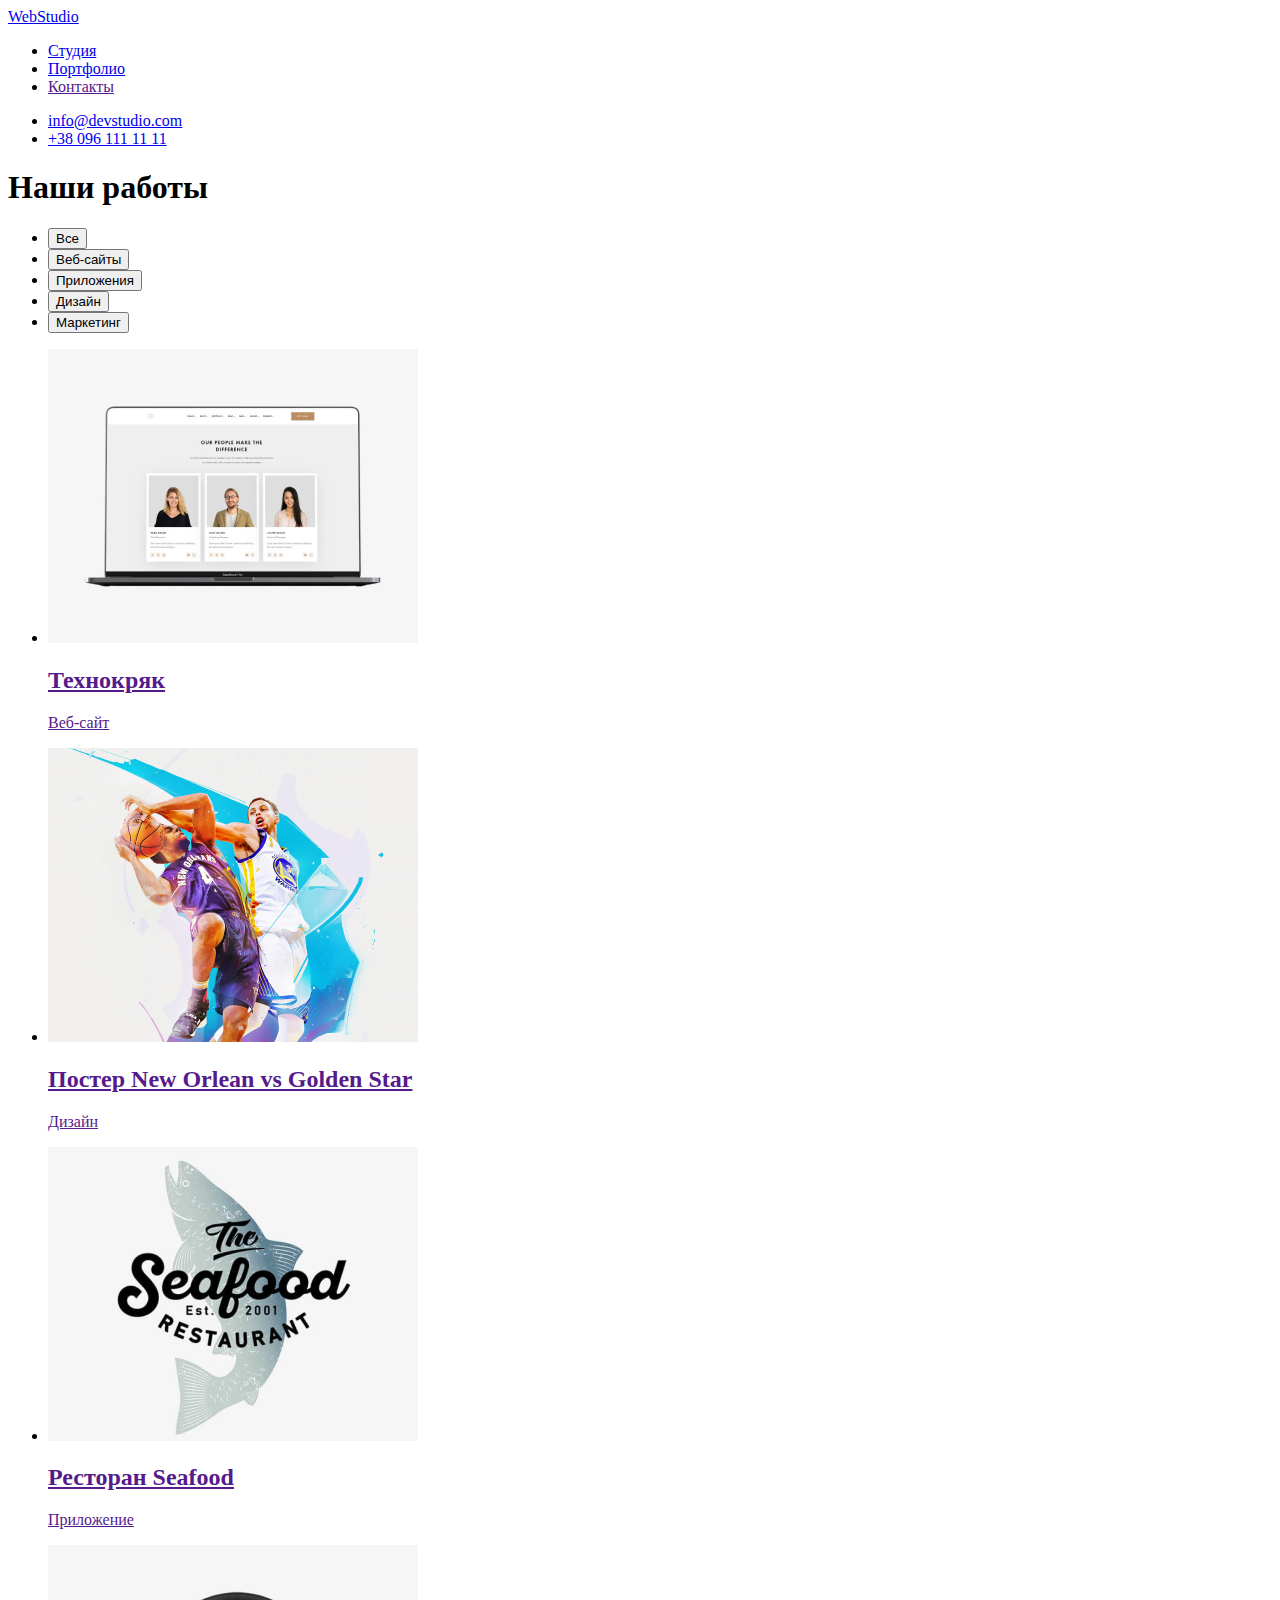
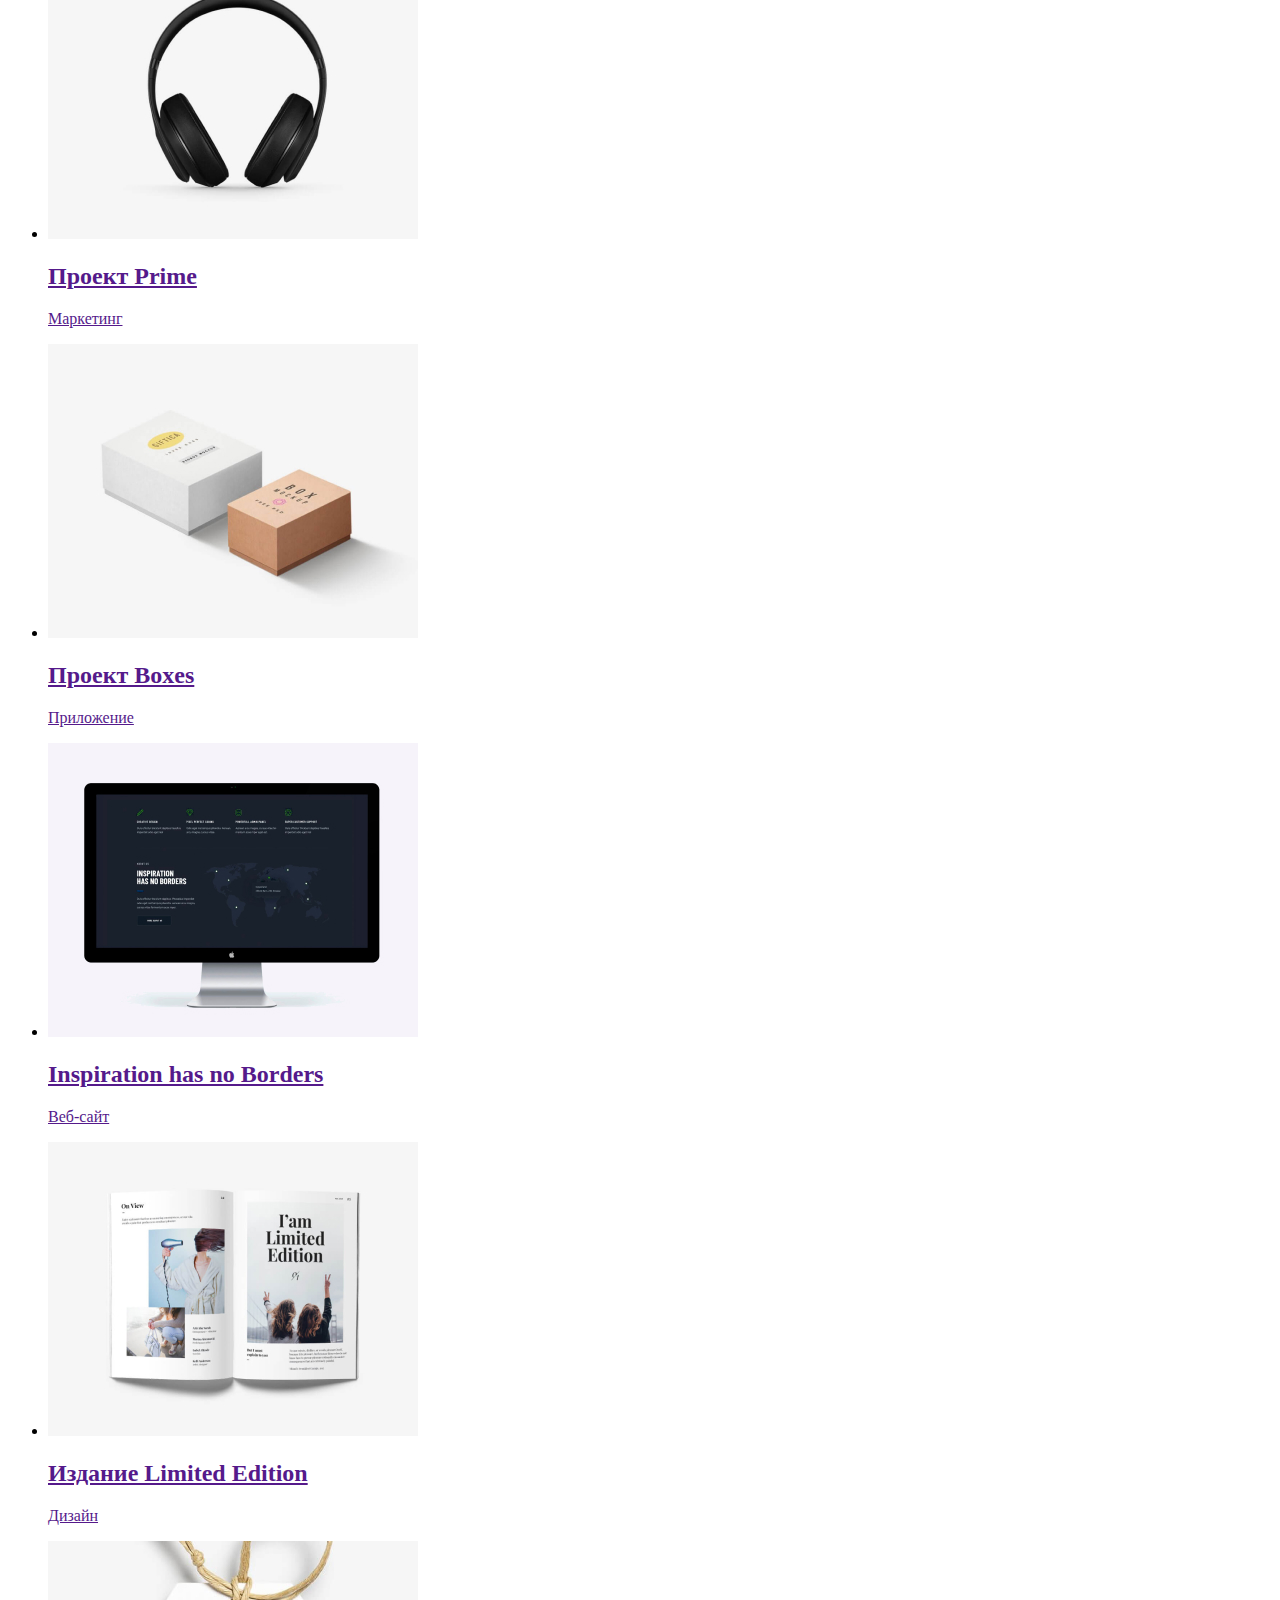
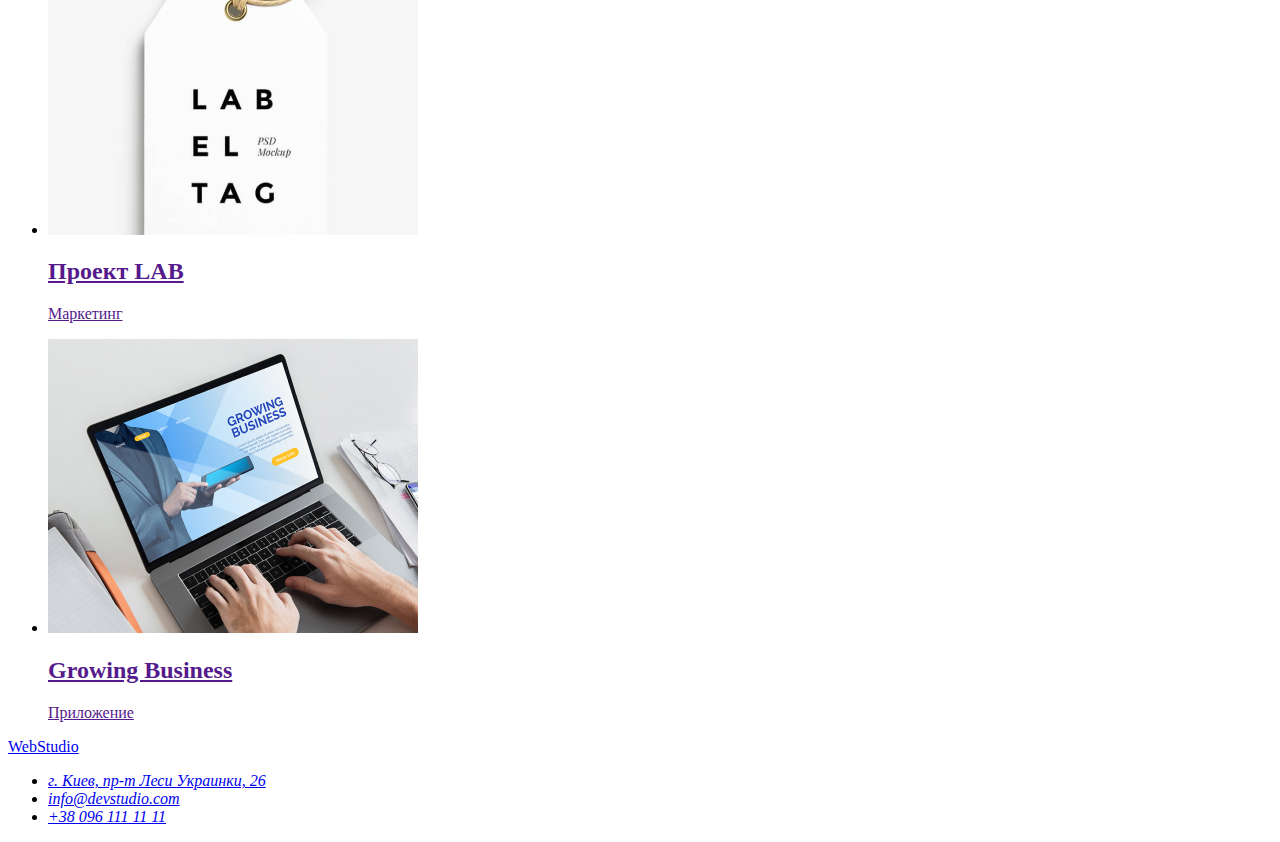
==== portfolio.html @ c9dbe094 "add failes from goit-markup-hw-02" ====
<!DOCTYPE html>
<html lang="en-ru">
<head>
    <meta charset="UTF-8">
    <meta http-equiv="X-UA-Compatible" content="IE=edge">
    <meta name="viewport" content="width=device-width, initial-scale=1.0">
    <title>Портфолио</title>

    <link rel="preconnect" href="https://fonts.googleapis.com">
    <link rel="preconnect" href="https://fonts.gstatic.com" crossorigin>
    <link href="https://fonts.googleapis.com/css2?family=Raleway:wght@700&family=Roboto:wght@400;500;700;900&display=swap" rel="stylesheet">

    <link rel="stylesheet" href="./css/styles.css">
</head>
<body>
    <header>
        <!-- Навигация -->
        <nav>
            <!-- Логотип -->
            <a href="./index.html" class="logo"><span class="part-logo">Web</span>Studio</a>

            <!-- Навигация на другие страницы -->
            <ul class="site-nav list">
                <li><a href="./index.html" class="site-nav-link">Студия</a></li>
                <li><a href="./portfolio.html" class="site-nav-link current">Портфолио</a></li>
                <li><a href="" class="site-nav-link">Контакты</a></li>
            </ul>
        </nav>

        <!-- Контакты -->
        <ul class="auth-nav list">
            <li><a href="mailto:info@devstudio.com" class="auth-nav-link">info@devstudio.com</a></li>
            <li><a href="tel:+380961111111" class="auth-nav-link">+38 096 111 11 11</a></li>
        </ul>
    </header>
    
    <main>
        <!-- Наши работы -->
        <section class="section">
            <h1 class="section-title">Наши работы</h1>

            <!-- Фильтр -->
            <ul class="filter-list list">
                <li><button type="button" class="filter-button">Все</button></li>
                <li><button type="button" class="filter-button">Веб-сайты</button></li>
                <li><button type="button" class="filter-button">Приложения</button></li>
                <li><button type="button" class="filter-button">Дизайн</button></li>
                <li><button type="button" class="filter-button">Маркетинг</button></li>
            </ul>

            <!-- Примеры работ -->
            <ul class="examples-list list">
                <li>
                    <a href="" class="examples-link">
                        <img src="./images/our-works/technokryak.jpg" alt="Ноутбук со страницей вебсайта" width="370" height="294">
                        <h2 class="examples-title">Технокряк</h2>
                        <p class="examples-text">Веб-сайт</p>
                    </a>
                </li>
                <li>
                    <a href="" class="examples-link">
                        <img src="./images/our-works/new-orlean-golden-star.jpg" alt="Постер New Orlean vs Golden Star" width="370" height="294">
                        <h2 class="examples-title">Постер New Orlean vs Golden Star</h2>
                        <p class="examples-text">Дизайн</p>
                    </a>
                </li>
                <li>
                    <a href="" class="examples-link">
                        <img src="./images/our-works/seafood.jpg" alt="Логотип ресторана Seafood" width="370" height="294">
                        <h2 class="examples-title">Ресторан Seafood</h2>
                        <p class="examples-text">Приложение</p>
                    </a>
                </li>
                <li>
                    <a href="" class="examples-link">
                        <img src="./images/our-works/prime.jpg" alt="Наушники" width="370" height="294">
                        <h2 class="examples-title">Проект Prime</h2>
                        <p class="examples-text">Маркетинг</p>
                    </a>
                </li>
                <li>
                    <a href="" class="examples-link">
                        <img src="./images/our-works/boxes.jpg" alt="Упаковочные коробки" width="370" height="294">
                        <h2 class="examples-title">Проект Boxes</h2>
                        <p class="examples-text">Приложение</p>
                    </a>
                </li>
                <li>
                    <a href="" class="examples-link">
                        <img src="./images/our-works/inspiration-has-no-borders.jpg" alt="Монитор с вебсайтом" width="370" height="294">
                        <h2 class="examples-title">Inspiration has no Borders</h2>
                        <p class="examples-text">Веб-сайт</p>
                    </a>
                </li>
                <li>
                    <a href="" class="examples-link">
                        <img src="./images/our-works/limited-edition.jpg" alt="Разворот журнала" width="370" height="294">
                        <h2 class="examples-title">Издание Limited Edition</h2>
                        <p class="examples-text">Дизайн</p>
                    </a>
                </li>
                <li>
                        <a href="" class="examples-link">
                        <img src="./images/our-works/lab.jpg" alt="Бирка" width="370" height="294">
                        <h2 class="examples-title">Проект LAB</h2>
                        <p class="examples-text">Маркетинг</p>
                    </a>
                </li>
                <li>
                    <a href="" class="examples-link">
                        <img src="./images/our-works/growing-business.jpg" alt="Ноутбук с открытым приложением" width="370" height="294">
                        <h2 class="examples-title">Growing Business</h2>
                        <p class="examples-text">Приложение</p>
                    </a>
                </li>
            </ul>

        </section>

    </main>

    <!-- Футер -->
    <footer class="footer">
        <!-- Логотип -->
        <a href="./index.html" class="logo"><span class="part-logo">Web</span>Studio</a>

        <!-- Адрес и контакты -->
        <address>
            <ul class="address-nav list">
                <li>
                    <a href="https://goo.gl/maps/XjStZC7h4bTxzezK6" class="footer-address" target="_blank" rel="noreferrer noopener">
                        г. Киев, пр-т Леси Украинки, 26
                    </a>
                </li>
                <li>
                    <a href="mailto:info@devstudio.com" class="address-nav-link">info@devstudio.com</a>
                </li>
                <li>
                    <a href="tel:+380961111111" class="address-nav-link">+38 096 111 11 11</a>
                </li>
            </ul>
        </address>
    </footer>
</body>
</html>
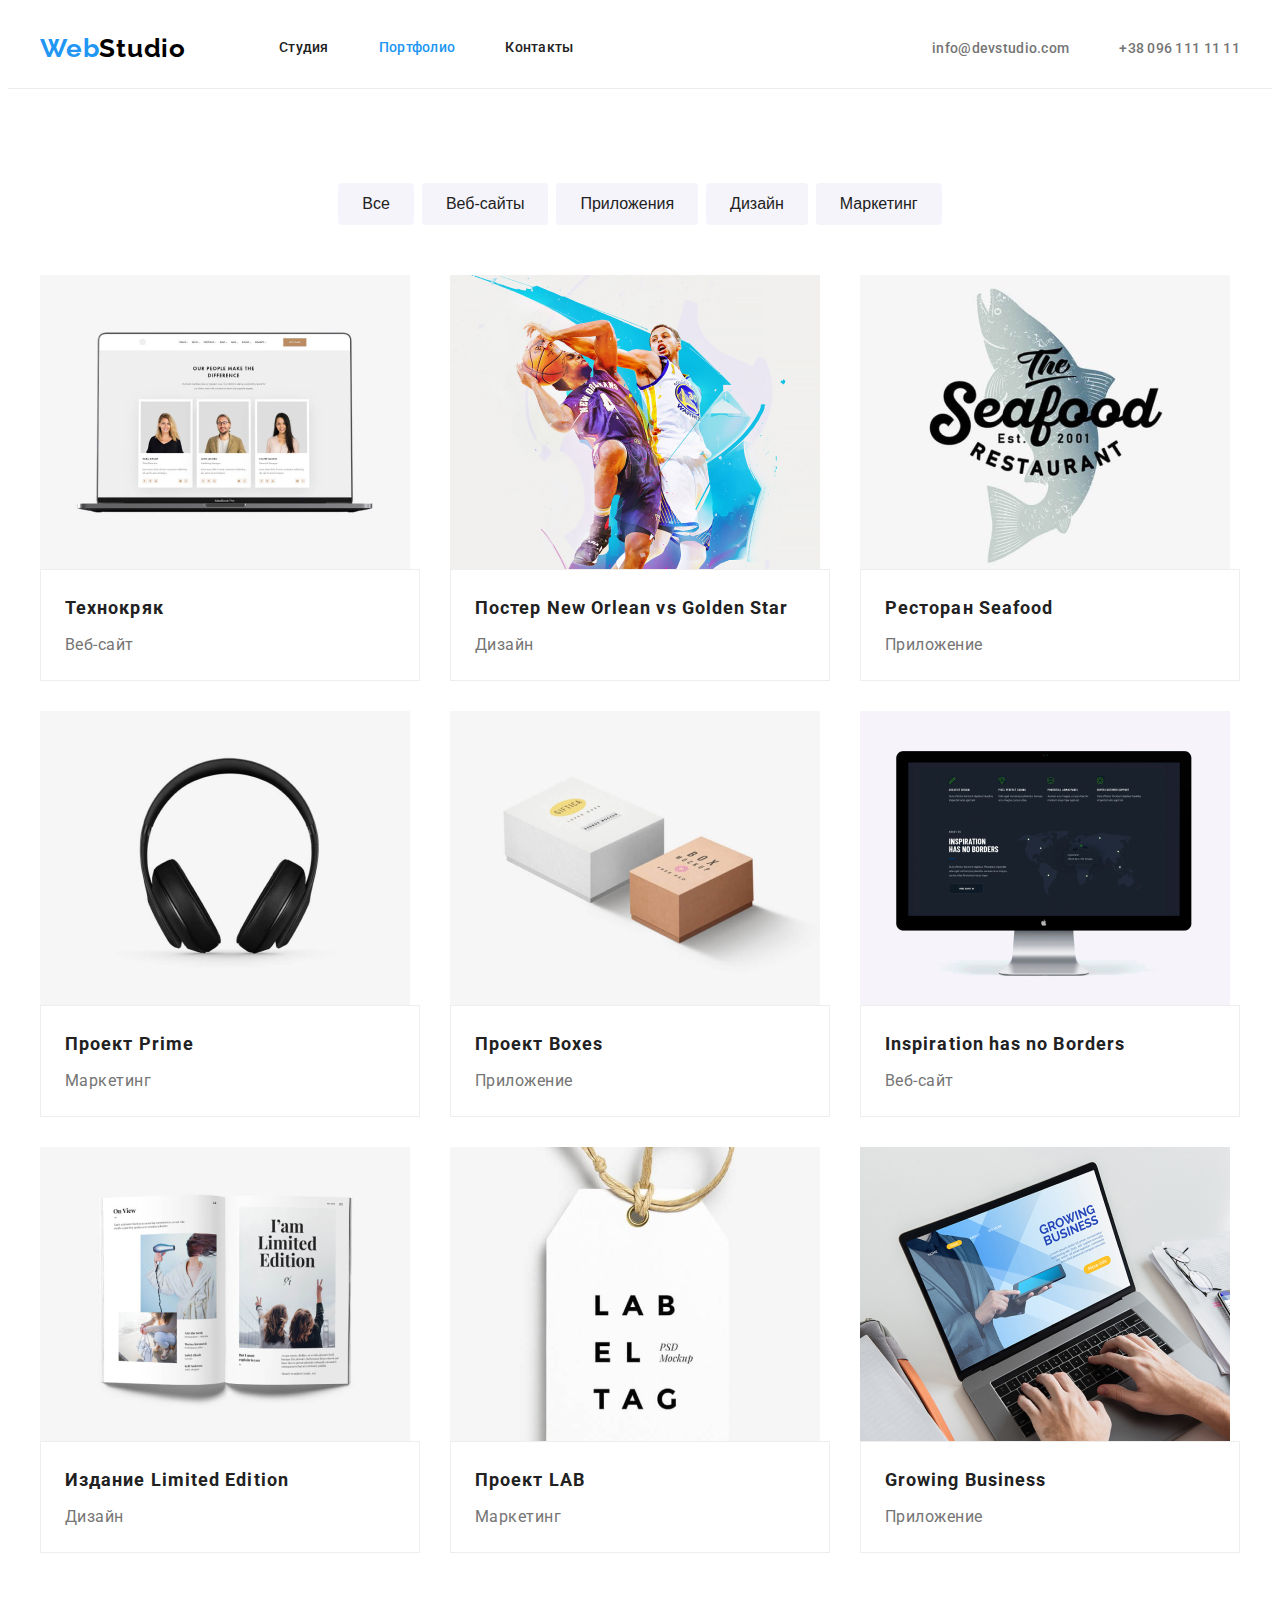
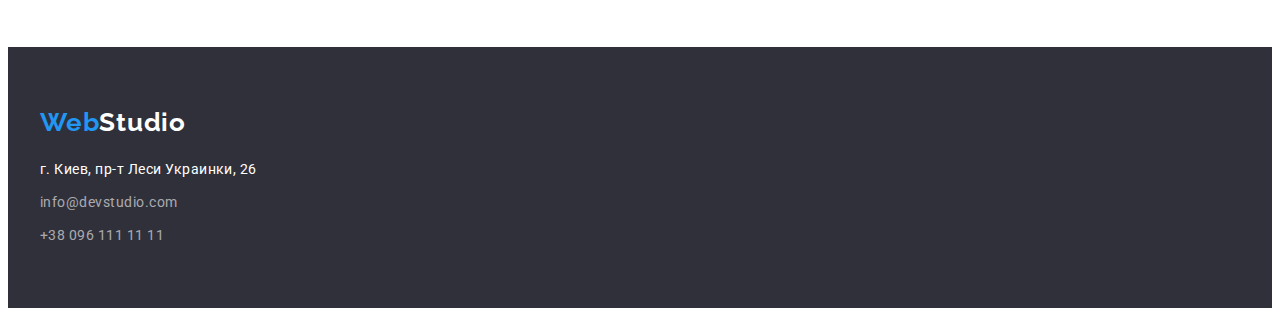
==== commit e18de740: "add content positioning" ====
--- a/portfolio.html
+++ b/portfolio.html
@@ -10,136 +10,164 @@
     <link rel="preconnect" href="https://fonts.gstatic.com" crossorigin>
     <link href="https://fonts.googleapis.com/css2?family=Raleway:wght@700&family=Roboto:wght@400;500;700;900&display=swap" rel="stylesheet">
 
+    <link rel="stylesheet" href="https://cdnjs.cloudflare.com/ajax/libs/modern-normalize/1.1.0/modern-normalize.min.css" integrity="sha512-wpPYUAdjBVSE4KJnH1VR1HeZfpl1ub8YT/NKx4PuQ5NmX2tKuGu6U/JRp5y+Y8XG2tV+wKQpNHVUX03MfMFn9Q==" crossorigin="anonymous" referrerpolicy="no-referrer" />
     <link rel="stylesheet" href="./css/styles.css">
 </head>
 <body>
     <header>
-        <!-- Навигация -->
-        <nav>
-            <!-- Логотип -->
-            <a href="./index.html" class="logo"><span class="part-logo">Web</span>Studio</a>
+        <div class="container header-container">
+            <!-- Навигация -->
+            <nav class="header-nav">
+                <!-- Логотип -->
+                <a href="./index.html" class="logo"><span class="part-logo">Web</span>Studio</a>
 
-            <!-- Навигация на другие страницы -->
-            <ul class="site-nav list">
-                <li><a href="./index.html" class="site-nav-link">Студия</a></li>
-                <li><a href="./portfolio.html" class="site-nav-link current">Портфолио</a></li>
-                <li><a href="" class="site-nav-link">Контакты</a></li>
+                <!-- Навигация на другие страницы -->
+                <ul class="site-nav list">
+                    <li class="item"><a href="./index.html" class="site-nav-link link">Студия</a></li>
+                    <li class="item"><a href="./portfolio.html" class="site-nav-link link current">Портфолио</a></li>
+                    <li class="item"><a href="" class="site-nav-link">Контакты</a></li>
+                </ul>
+            </nav>
+
+            <!-- Контакты -->
+            <ul class="auth-nav list">
+                <li class="item"><a href="mailto:info@devstudio.com" class="auth-nav-link">info@devstudio.com</a></li>
+                <li class="item"><a href="tel:+380961111111" class="auth-nav-link">+38 096 111 11 11</a></li>
             </ul>
-        </nav>
-
-        <!-- Контакты -->
-        <ul class="auth-nav list">
-            <li><a href="mailto:info@devstudio.com" class="auth-nav-link">info@devstudio.com</a></li>
-            <li><a href="tel:+380961111111" class="auth-nav-link">+38 096 111 11 11</a></li>
-        </ul>
+        </div>
+        
     </header>
     
     <main>
         <!-- Наши работы -->
         <section class="section">
-            <h1 class="section-title">Наши работы</h1>
+            <div class="container">
+                <h1 class="section-title visually-hidden">Наши работы</h1>
 
-            <!-- Фильтр -->
-            <ul class="filter-list list">
-                <li><button type="button" class="filter-button">Все</button></li>
-                <li><button type="button" class="filter-button">Веб-сайты</button></li>
-                <li><button type="button" class="filter-button">Приложения</button></li>
-                <li><button type="button" class="filter-button">Дизайн</button></li>
-                <li><button type="button" class="filter-button">Маркетинг</button></li>
-            </ul>
+                <!-- Фильтр -->
+                <ul class="filter-list list">
+                    <li class="item"><button type="button" class="filter-button">Все</button></li>
+                    <li class="item"><button type="button" class="filter-button">Веб-сайты</button></li>
+                    <li class="item"><button type="button" class="filter-button">Приложения</button></li>
+                    <li class="item"><button type="button" class="filter-button">Дизайн</button></li>
+                    <li class="item"><button type="button" class="filter-button">Маркетинг</button></li>
+                </ul>
 
-            <!-- Примеры работ -->
-            <ul class="examples-list list">
-                <li>
-                    <a href="" class="examples-link">
-                        <img src="./images/our-works/technokryak.jpg" alt="Ноутбук со страницей вебсайта" width="370" height="294">
-                        <h2 class="examples-title">Технокряк</h2>
-                        <p class="examples-text">Веб-сайт</p>
-                    </a>
-                </li>
-                <li>
-                    <a href="" class="examples-link">
-                        <img src="./images/our-works/new-orlean-golden-star.jpg" alt="Постер New Orlean vs Golden Star" width="370" height="294">
-                        <h2 class="examples-title">Постер New Orlean vs Golden Star</h2>
-                        <p class="examples-text">Дизайн</p>
-                    </a>
-                </li>
-                <li>
-                    <a href="" class="examples-link">
-                        <img src="./images/our-works/seafood.jpg" alt="Логотип ресторана Seafood" width="370" height="294">
-                        <h2 class="examples-title">Ресторан Seafood</h2>
-                        <p class="examples-text">Приложение</p>
-                    </a>
-                </li>
-                <li>
-                    <a href="" class="examples-link">
-                        <img src="./images/our-works/prime.jpg" alt="Наушники" width="370" height="294">
-                        <h2 class="examples-title">Проект Prime</h2>
-                        <p class="examples-text">Маркетинг</p>
-                    </a>
-                </li>
-                <li>
-                    <a href="" class="examples-link">
-                        <img src="./images/our-works/boxes.jpg" alt="Упаковочные коробки" width="370" height="294">
-                        <h2 class="examples-title">Проект Boxes</h2>
-                        <p class="examples-text">Приложение</p>
-                    </a>
-                </li>
-                <li>
-                    <a href="" class="examples-link">
-                        <img src="./images/our-works/inspiration-has-no-borders.jpg" alt="Монитор с вебсайтом" width="370" height="294">
-                        <h2 class="examples-title">Inspiration has no Borders</h2>
-                        <p class="examples-text">Веб-сайт</p>
-                    </a>
-                </li>
-                <li>
-                    <a href="" class="examples-link">
-                        <img src="./images/our-works/limited-edition.jpg" alt="Разворот журнала" width="370" height="294">
-                        <h2 class="examples-title">Издание Limited Edition</h2>
-                        <p class="examples-text">Дизайн</p>
-                    </a>
-                </li>
-                <li>
+                <!-- Примеры работ -->
+                <ul class="examples-list list">
+                    <li class="item">
                         <a href="" class="examples-link">
-                        <img src="./images/our-works/lab.jpg" alt="Бирка" width="370" height="294">
-                        <h2 class="examples-title">Проект LAB</h2>
-                        <p class="examples-text">Маркетинг</p>
-                    </a>
-                </li>
-                <li>
-                    <a href="" class="examples-link">
-                        <img src="./images/our-works/growing-business.jpg" alt="Ноутбук с открытым приложением" width="370" height="294">
-                        <h2 class="examples-title">Growing Business</h2>
-                        <p class="examples-text">Приложение</p>
-                    </a>
-                </li>
-            </ul>
-
+                            <img src="./images/our-works/technokryak.jpg" alt="Ноутбук со страницей вебсайта" width="370" height="294">
+                            <div class="examples-card">
+                                <h2 class="examples-title">Технокряк</h2>
+                                <p class="examples-text">Веб-сайт</p>
+                            </div>
+                        </a>
+                    </li>
+                    <li class="item">
+                        <a href="" class="examples-link">
+                            <img src="./images/our-works/new-orlean-golden-star.jpg" alt="Постер New Orlean vs Golden Star" width="370" height="294">
+                            <div class="examples-card">
+                                <h2 class="examples-title">Постер New Orlean vs Golden Star</h2>
+                                <p class="examples-text">Дизайн</p>
+                            </div>  
+                        </a>
+                    </li>
+                    <li class="item">
+                        <a href="" class="examples-link">
+                            <img src="./images/our-works/seafood.jpg" alt="Логотип ресторана Seafood" width="370" height="294">
+                            <div class="examples-card">
+                                <h2 class="examples-title">Ресторан Seafood</h2>
+                                <p class="examples-text">Приложение</p>
+                            </div>
+                        </a>
+                    </li>
+                    <li class="item">
+                        <a href="" class="examples-link">
+                            <img src="./images/our-works/prime.jpg" alt="Наушники" width="370" height="294">
+                            <div class="examples-card">
+                                <h2 class="examples-title">Проект Prime</h2>
+                                <p class="examples-text">Маркетинг</p>
+                            </div>
+                        </a>
+                    </li>
+                    <li class="item">
+                        <a href="" class="examples-link">
+                            <img src="./images/our-works/boxes.jpg" alt="Упаковочные коробки" width="370" height="294">
+                            <div class="examples-card">
+                                <h2 class="examples-title">Проект Boxes</h2>
+                                <p class="examples-text">Приложение</p>
+                            </div>
+                        </a>
+                    </li>
+                    <li class="item">
+                        <a href="" class="examples-link">
+                            <img src="./images/our-works/inspiration-has-no-borders.jpg" alt="Монитор с вебсайтом" width="370" height="294">
+                            <div class="examples-card">
+                                <h2 class="examples-title">Inspiration has no Borders</h2>
+                                <p class="examples-text">Веб-сайт</p>
+                            </div>
+                        </a>
+                    </li>
+                    <li class="item">
+                        <a href="" class="examples-link">
+                            <img src="./images/our-works/limited-edition.jpg" alt="Разворот журнала" width="370" height="294">
+                            <div class="examples-card">
+                                <h2 class="examples-title">Издание Limited Edition</h2>
+                                <p class="examples-text">Дизайн</p>
+                            </div>
+                        </a>
+                    </li>
+                    <li class="item">
+                            <a href="" class="examples-link">
+                            <img src="./images/our-works/lab.jpg" alt="Бирка" width="370" height="294">
+                            <div class="examples-card">
+                                <h2 class="examples-title">Проект LAB</h2>
+                                <p class="examples-text">Маркетинг</p>
+                            </div>
+                        </a>
+                    </li>
+                    <li class="item">
+                        <a href="" class="examples-link">
+                            <img src="./images/our-works/growing-business.jpg" alt="Ноутбук с открытым приложением" width="370" height="294">
+                            <div class="examples-card">
+                                <h2 class="examples-title">Growing Business</h2>
+                                <p class="examples-text">Приложение</p>
+                            </div>
+                        </a>
+                    </li>
+                </ul>
+            </div>
         </section>
 
     </main>
 
     <!-- Футер -->
     <footer class="footer">
-        <!-- Логотип -->
-        <a href="./index.html" class="logo"><span class="part-logo">Web</span>Studio</a>
+        <div class="container footer-container">
+            <!-- Логотип -->
+            <div class="footer-logo">
+                <a href="./index.html" class="logo"><span class="part-logo">Web</span>Studio</a>
+            </div>
+            
 
-        <!-- Адрес и контакты -->
-        <address>
-            <ul class="address-nav list">
-                <li>
-                    <a href="https://goo.gl/maps/XjStZC7h4bTxzezK6" class="footer-address" target="_blank" rel="noreferrer noopener">
-                        г. Киев, пр-т Леси Украинки, 26
-                    </a>
-                </li>
-                <li>
-                    <a href="mailto:info@devstudio.com" class="address-nav-link">info@devstudio.com</a>
-                </li>
-                <li>
-                    <a href="tel:+380961111111" class="address-nav-link">+38 096 111 11 11</a>
-                </li>
-            </ul>
-        </address>
+            <!-- Адрес и контакты -->
+            <address>
+                <ul class="address-nav list">
+                    <li class="item">
+                        <a href="https://goo.gl/maps/XjStZC7h4bTxzezK6" class="footer-address" target="_blank" rel="noreferrer noopener">
+                            г. Киев, пр-т Леси Украинки, 26
+                        </a>
+                    </li>
+                    <li class="item">
+                        <a href="mailto:info@devstudio.com" class="address-nav-link">info@devstudio.com</a>
+                    </li>
+                    <li class="item">
+                        <a href="tel:+380961111111" class="address-nav-link">+38 096 111 11 11</a>
+                    </li>
+                </ul>
+            </address>
+        </div>
     </footer>
 </body>
 </html>--- a/css/styles.css
+++ b/css/styles.css
@@ -0,0 +1,398 @@
+:root {
+    /* Цвет фона*/
+    --primary-bg-color: #FFFFFF;
+    --secondary-bg-color: #F5F4FA;
+    --accent-bg-color: #2F303A;
+
+    /* Цвет шрифтов */
+    --primary-text-color: #757575;
+    --secondary-text-color: #FFFFFF;
+    --title-text-color: #212121;
+    --logo-text-color: #000000;
+    --accent-color: #2196F3;
+    --primary-link-color: rgba(255, 255, 255, 0.6);
+    --button-hover-color: #188CE8;
+}
+
+body {
+    background-color: var(--primary-bg-color);
+    color: var(--primary-text-color);
+
+    font-family: "Roboto", sans-serif;
+    letter-spacing: 0.03em;
+}
+
+.list, h1, h2, h3, h4, h5, h6, p {
+    padding: 0;
+    margin: 0;
+}
+
+.list {
+    list-style: none;
+}
+
+img {
+    display: block;
+    max-width: 100%;
+    height: auto;
+}
+
+.container {
+    max-width: 1200px;
+    margin: 0 auto;
+    padding: 0 15px;   
+}
+
+/* Секция */
+.section {
+    padding: 94px 0;
+}
+
+.section-title {
+    display: block;
+    padding-bottom: 50px;
+    color: var(--title-text-color);
+
+    font-weight: 700;
+    font-size: 36px;
+    line-height: 1.17;
+    text-align: center;
+} 
+
+.visually-hidden { 
+    position: absolute; 
+    width: 1px; 
+    height: 1px; 
+    margin: -1px; 
+    border: 0; 
+    padding: 0; 
+    white-space: nowrap; 
+    clip-path: inset(100%); 
+    clip: rect(0 0 0 0); 
+    overflow: hidden; 
+} 
+    
+/* Хэдер */
+header {
+    border-bottom: 1px solid #ECECEC;
+}
+
+.header-container {
+    display: flex;
+    flex-direction: row;
+    align-items: center; 
+}
+
+.header-nav {
+    display: flex;
+    flex-direction: row;
+    align-items: center;
+
+}
+/* Логотип */
+.logo {
+    color: var(--logo-text-color);
+
+    font-family: "Raleway", sans-serif;
+    font-weight: 700;
+    font-size: 26px;
+    line-height: 1.19;
+    letter-spacing: 0.03em;
+    text-decoration: none;
+}
+
+.part-logo {
+    color: var(--accent-color);
+}
+
+/* Навигация по сайту */
+.site-nav {
+    display: flex;
+    margin-left: 93px;
+}
+
+.site-nav-link{
+    display: block;
+    padding: 32px 0;
+    color: var(--title-text-color);
+
+    font-weight: 500;
+    font-size: 14px;
+    line-height: 1.14;
+    letter-spacing: 0.02em;
+    text-decoration: none;
+}
+
+.site-nav-link:hover, 
+.site-nav-link:focus, 
+.site-nav-link.current{
+    color: var(--accent-color);
+}   
+
+.auth-nav {
+    display: flex;
+    margin-left: auto;
+}
+
+.site-nav .item + .item, 
+.auth-nav .item + .item {
+    margin-left: 50px;
+}
+
+.auth-nav-link {
+    color: var(--primary-text-color);
+    display: block;
+    padding: 12px 0;
+
+    font-weight: 500;
+    font-size: 14px;
+    line-height: 1,14;
+    letter-spacing: 0.02em;
+    text-decoration: none;
+}
+
+.auth-nav-link:hover, 
+.auth-nav-link:focus  {
+    color: var(--accent-color); 
+}
+
+/* Баннер (блог-герой) */
+.hero {
+    padding: 200px 0;
+    text-align: center;
+    background-color: var(--accent-bg-color);
+}
+
+.hero-title {
+    margin-bottom: 30px;
+    color: var(--secondary-text-color);
+
+    font-weight: 900;
+    font-size: 44px;
+    line-height: 1,36;
+    letter-spacing: 0.06em;
+    text-transform: uppercase;
+}
+
+/* Кнопка заказа*/
+.hero-button {
+    padding: 10px 32px;
+    min-width: 200px;
+    border-radius: 4px;
+    background-color: var(--accent-color);
+    color: var(--secondary-text-color);
+    border-color: transparent;
+    
+    font-weight: 700;
+    font-size: 16px;
+    line-height: 1.88;
+    letter-spacing: 0.06em;
+    text-decoration: none;
+    cursor: pointer;
+}
+
+.hero-button:hover, 
+.hero-button:focus {
+    background-color: var(--button-hover-color);
+}
+
+/* Особенности */
+.features-list {
+    display: flex;
+    flex-wrap: wrap;
+    margin: 0 -15px;
+}
+
+.features-list .item {
+    width: calc((100% - 120px) / 4);
+    margin: 0 15px;
+}
+
+.features-title {
+    margin-bottom: 10px;
+    color: var(--title-text-color);
+
+    font-weight: 700;
+    font-size: 14px;
+    line-height: 1.14;
+    text-transform: uppercase;
+}
+
+.features-text {
+    font-size: 14px;
+    line-height: 1.71;
+}
+
+/* Чем мы занимаемся */
+.work-list {
+    display: flex;
+    flex-wrap: wrap;
+}
+
+.work-list .item + .item {
+    margin-left: 30px;
+}
+
+/* Наша команда */
+.our-team {
+    background-color: var(--secondary-bg-color);
+}
+
+.our-team-list {
+    display: flex;
+    flex-wrap: wrap;
+    margin: 0 -15px;
+}
+
+.our-team-list .item {
+    margin: 0 15px;
+    flex-basis: calc((100% - 4 * 30px) / 4);
+    background-color: var(--primary-bg-color);
+    box-shadow: 0px 1px 3px rgba(0, 0, 0, 0.12), 
+                0px 1px 1px rgba(0, 0, 0, 0.14), 
+                0px 2px 1px rgba(0, 0, 0, 0.2);
+    border-radius: 0px 0px 4px 4px;
+}
+
+.our-team-card {
+    padding: 30px 0;
+}
+
+.our-team-text, 
+.our-team-title {
+    font-size: 16px;
+    line-height: 1.19;
+    /* identical to box height */
+    text-align: center;
+}
+
+.our-team-title {
+    margin-bottom: 10px;
+    color: var(--title-text-color);
+    font-weight: 500;
+}
+
+/* Футер */
+.footer {
+    background-color: var(--accent-bg-color);
+}
+
+.footer-container {
+    padding: 60px 15px;
+}
+
+.footer-logo {
+    margin-bottom: 20px;
+}
+
+.footer .logo {
+    color: var(--secondary-text-color);
+}
+
+.address-nav {
+    font-style: normal;
+    font-size: 14px;
+    line-height: 1.71;
+}
+
+.address-nav .item {
+    margin-left: auto;
+}
+
+.address-nav .item:not(:last-child) {
+    margin-bottom: 9px;
+}
+
+.address-nav-link {
+    color: var(--primary-link-color);
+
+    text-decoration: none;
+}
+
+.footer-address {
+    color: var(--secondary-text-color);
+
+    text-decoration: none;
+}
+
+.address-nav-link:hover, 
+.address-nav-link:focus {
+    color: var(--accent-color);
+    
+}
+/* Стили для портфолио */
+
+/* Кнопки фильтра */
+.filter-list {
+    display: flex;
+    justify-content: center;
+    padding-bottom: 16px;
+    margin-bottom: 34px;
+}
+
+.filter-list .item + .item {
+    margin-left: 8px;
+}
+
+.filter-button {
+    padding: 6px 22px;
+    border-radius: 4px;
+    background-color: var(--secondary-bg-color);
+    color: var(--title-text-color);
+    border-color: transparent;
+
+    font-weight: 500;
+    font-size: 16px;
+    line-height: 1.62;
+    text-align: center;
+    text-decoration: none;
+    cursor: pointer;
+}
+    
+.filter-button:hover, .filter-button:focus {
+    background-color: var(--accent-color);
+    color: var(--secondary-text-color);
+    box-shadow: 0px 3px 1px rgba(0, 0, 0, 0.1), 
+                0px 1px 2px rgba(0, 0, 0, 0.08), 
+                0px 2px 2px rgba(0, 0, 0, 0.12);
+}
+
+/* Наши работы */
+.examples-list {
+    display: flex;
+    flex-wrap: wrap;
+    margin: -15px;
+}
+
+.examples-list .item {
+    flex-basis: calc((100% - 90px) / 3);
+    margin: 15px;
+}
+
+.examples-link {
+    text-decoration: none;
+}
+
+.examples-card {
+    padding: 20px 24px;
+    border: 1px solid #EEEEEE;
+}
+
+.examples-title {
+    margin-bottom: 4px;
+    
+    color: var(--title-text-color);
+    font-size: 18px;
+    line-height: 2;
+    letter-spacing: 0.06em;
+}
+
+.examples-text {
+    color: var(--primary-text-color);
+    font-style: normal;
+    font-size: 16px;
+    line-height: 1.88;
+    /* identical to box height, or 188% */
+}
+
+
